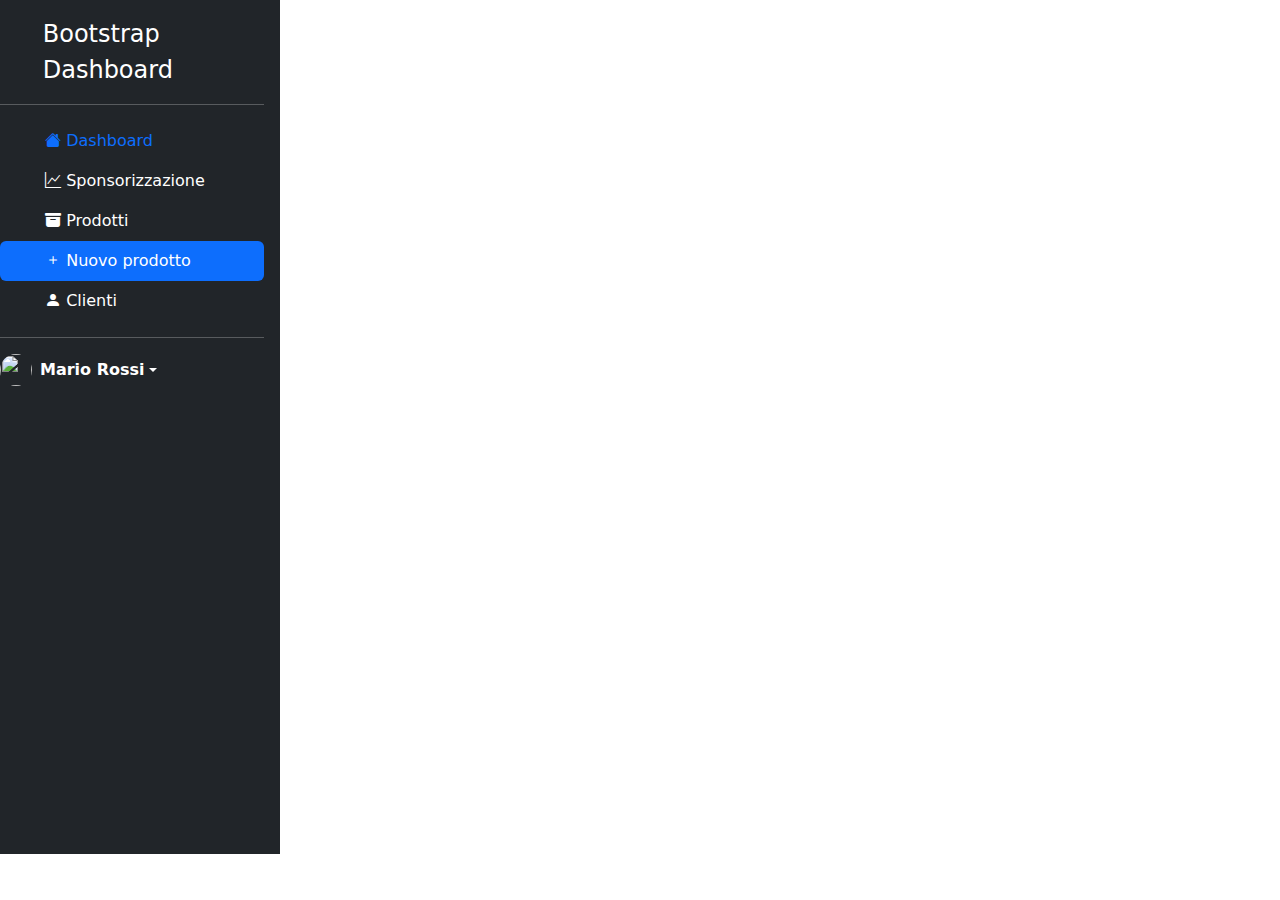
==== nuovo-prodotto.html @ 08fbb398 "pagina nuovo prodotto" ====
<!DOCTYPE html>
<html lang="en">
<head>
    <meta charset="UTF-8">
    <meta name="viewport" content="width=device-width, initial-scale=1.0">

    <!-- bootstrap link -->
    <link href="https://cdn.jsdelivr.net/npm/bootstrap@5.3.3/dist/css/bootstrap.min.css" rel="stylesheet"
        integrity="sha384-QWTKZyjpPEjISv5WaRU9OFeRpok6YctnYmDr5pNlyT2bRjXh0JMhjY6hW+ALEwIH" crossorigin="anonymous">

    <!-- bootstrap icons -->
    <link rel="stylesheet" href="https://cdn.jsdelivr.net/npm/bootstrap-icons@1.11.3/font/bootstrap-icons.min.css">

    <!-- js link -->
    <link href="https://cdn.jsdelivr.net/npm/bootstrap@5.3.3/dist/css/bootstrap.min.css" rel="stylesheet"
        integrity="sha384-QWTKZyjpPEjISv5WaRU9OFeRpok6YctnYmDr5pNlyT2bRjXh0JMhjY6hW+ALEwIH" crossorigin="anonymous">

    <!-- style css -->
    <link rel="stylesheet" href="./css/style.css">

    <title>Nuovo prodotto</title>
</head>
<body>
    <!-- header -->
    <header>
        <!-- navbar -->
        <nav class="navbar bg-dark navbar-expand-lg d-md-none" data-bs-theme="dark">
            <div class="container-fluid">
                <!-- logo -->
                <a class="navbar-brand" href="#">Bootstrap Dashboard</a>
                <!-- /logo -->

                <!-- hamburger menù -->
                <button class="navbar-toggler" type="button" data-bs-toggle="collapse" data-bs-target="#navbarNav"
                    aria-controls="navbarNav" aria-expanded="false" aria-label="Toggle navigation">
                    <span class="navbar-toggler-icon"></span>
                </button>
                <!-- /hamburger menù -->

                <!-- nav manù -->
                <div class="collapse navbar-collapse" id="navbarNav">
                    <ul class="navbar-nav">
                        <li class="nav-item">
                            <a class="nav-link active" aria-current="page" href="#">Dashboard</a>
                        </li>
                        <li class="nav-item">
                            <a class="nav-link" href="#">Sponsorizzazione</a>
                        </li>
                        <li class="nav-item">
                            <a class="nav-link" href="#">Prodotti</a>
                        </li>
                        <li class="nav-item">
                            <a class="nav-link" href="#">Nuovo prodotto</a>
                        </li>
                        <li class="nav-item">
                            <a class="nav-link" href="#">Clienti</a>
                        </li>
                    </ul>
                    <ul class="navbar-nav pt-5">
                        <li class="nav-item">
                            <a class="nav-link" href="#">Impostazioni</a>
                        </li>
                        <li class="nav-item">
                            <a class="nav-link" href="#">Profilo</a>
                        </li>
                        <li class="nav-item">
                            <a class="nav-link" href="#">Esci</a>
                        </li>
                    </ul>
                </div>
                <!-- /nav menù -->
            </div>
        </nav>
        <!-- /navbar -->
    </header>
    <!-- /header -->

    <!-- main -->
    <main>
        <div class="d-flex">
            <!-- sidebar -->
            <div class="d-flex flex-column flex-shrink-0 pe-3 text-bg-dark d-none d-md-flex" style="width: 280px;">
                <a href="/"
                    class="d-flex align-items-center pt-3 mb-3 mb-md-0 me-md-auto text-white text-decoration-none">
                    <svg class="bi pe-none me-2" width="40" height="32">
                        <use xlink:href="#bootstrap"></use>
                    </svg>
                    <span class="fs-4">Bootstrap Dashboard</span>
                </a>
                <hr>
                <ul class="nav nav-pills flex-column mb-auto">
                    <li class="nav-item">
                        <a href="#" class="nav-link" aria-current="page">
                            <svg class="bi pe-none me-2" width="16" height="16">
                                <use xlink:href="#dashboard"></use>
                            </svg> <i class="bi bi-house-fill"></i>
                            Dashboard
                        </a>
                    </li>
                    <li>
                        <a href="#" class="nav-link text-white">
                            <svg class="bi pe-none me-2" width="16" height="16">
                                <use xlink:href="#sponsorizzazione"></use>
                            </svg> <i class="bi bi-graph-up"></i>
                            Sponsorizzazione
                        </a>
                    </li>
                    <li>
                        <a href="index.html" class="nav-link text-white">
                            <svg class="bi pe-none me-2" width="16" height="16">
                                <use xlink:href="#prodotti"></use>
                            </svg> <i class="bi bi-archive-fill"></i>
                            Prodotti
                        </a>
                    </li>
                    <li>
                        <a href="nuovo-prodotto.html" class="nav-link text-white active">
                            <svg class="bi pe-none me-2" width="16" height="16">
                                <use xlink:href="#nuovo-prodotto"></use>
                            </svg> <i class="bi bi-plus"></i>
                            Nuovo prodotto
                        </a>
                    </li>
                    <li>
                        <a href="#" class="nav-link text-white">
                            <svg class="bi pe-none me-2" width="16" height="16">
                                <use xlink:href="#clienti"></use>
                            </svg> <i class="bi bi-person-fill"></i>
                            Clienti
                        </a>
                    </li>
                </ul>
                <hr>
                <div class="dropdown sidebar_bd">
                    <a href="#" class="d-flex align-items-center text-white text-decoration-none dropdown-toggle"
                        data-bs-toggle="dropdown" aria-expanded="false">
                        <img src="https://github.com/mdo.png" alt="" width="32" height="32" class="rounded-circle me-2">
                        <strong>Mario Rossi</strong>
                    </a>
                    <ul class="dropdown-menu dropdown-menu-dark text-small shadow border-dark-subtle bg-dark ms-3 p-2" style="width: 90%;">
                        <li><a class="dropdown-item" href="#">Impostazioni</a></li>
                        <li><a class="dropdown-item" href="#">Profilo</a></li>
                        <li>
                            <hr class="dropdown-divider  border-dark-subtle">
                        </li>
                        <li><a class="dropdown-item" href="#">Esci</a></li>
                    </ul>
                </div>
            </div>
            <!-- /sidebar -->

            <div style="width: 100%;"></div>
        </div>
    </main>
    <!-- /main -->
    
    <!-- bootstrap script -->
    <script src="https://cdn.jsdelivr.net/npm/bootstrap@5.3.3/dist/js/bootstrap.bundle.min.js"
        integrity="sha384-YvpcrYf0tY3lHB60NNkmXc5s9fDVZLESaAA55NDzOxhy9GkcIdslK1eN7N6jIeHz"
        crossorigin="anonymous"></script>   
</body>
</html>
---- css/style.css ----
.sidebar_bd {
    min-height: 500px;
}
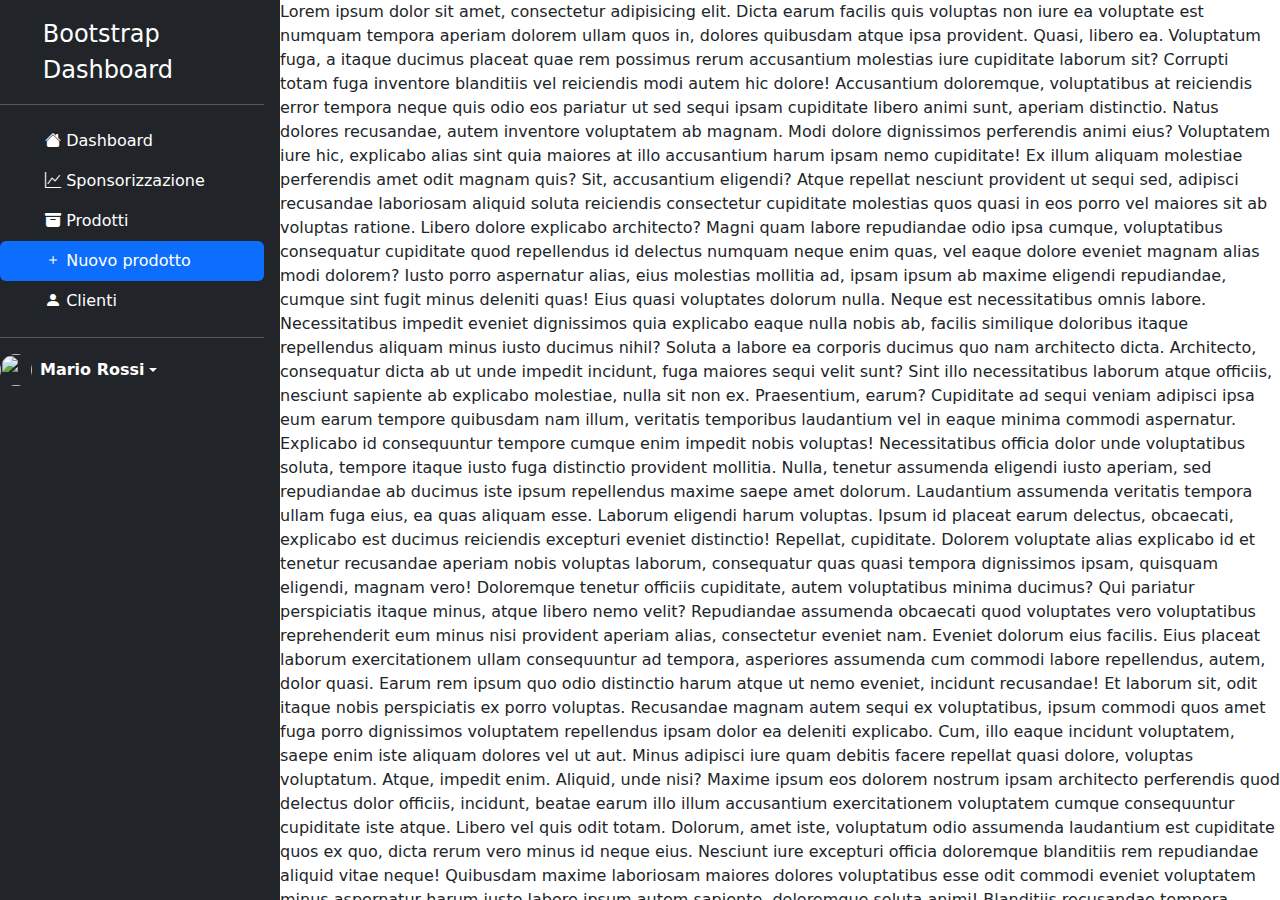
==== commit 4b01c498: "modifiche multipagina" ====
--- a/nuovo-prodotto.html
+++ b/nuovo-prodotto.html
@@ -24,7 +24,7 @@
     <!-- header -->
     <header>
         <!-- navbar -->
-        <nav class="navbar bg-dark navbar-expand-lg d-md-none" data-bs-theme="dark">
+        <nav class="navbar bg-dark navbar-expand-lg d-md-none fixed-top" data-bs-theme="dark">
             <div class="container-fluid">
                 <!-- logo -->
                 <a class="navbar-brand" href="#">Bootstrap Dashboard</a>
@@ -41,16 +41,16 @@
                 <div class="collapse navbar-collapse" id="navbarNav">
                     <ul class="navbar-nav">
                         <li class="nav-item">
-                            <a class="nav-link active" aria-current="page" href="#">Dashboard</a>
+                            <a class="nav-link" aria-current="page" href="#">Dashboard</a>
                         </li>
                         <li class="nav-item">
-                            <a class="nav-link" href="#">Sponsorizzazione</a>
+                            <a class="nav-link" href="sponsorizzazione.html">Sponsorizzazione</a>
                         </li>
                         <li class="nav-item">
-                            <a class="nav-link" href="#">Prodotti</a>
+                            <a class="nav-link" href="index.html">Prodotti</a>
                         </li>
                         <li class="nav-item">
-                            <a class="nav-link" href="#">Nuovo prodotto</a>
+                            <a class="nav-link active" href="nuovo-prodotto.html">Nuovo prodotto</a>
                         </li>
                         <li class="nav-item">
                             <a class="nav-link" href="#">Clienti</a>
@@ -79,7 +79,7 @@
     <main>
         <div class="d-flex">
             <!-- sidebar -->
-            <div class="d-flex flex-column flex-shrink-0 pe-3 text-bg-dark d-none d-md-flex" style="width: 280px;">
+            <div class="d-flex flex-column flex-shrink-0 pe-3 text-bg-dark d-none d-md-flex vh-100" style="width: 280px;">
                 <a href="/"
                     class="d-flex align-items-center pt-3 mb-3 mb-md-0 me-md-auto text-white text-decoration-none">
                     <svg class="bi pe-none me-2" width="40" height="32">
@@ -88,9 +88,9 @@
                     <span class="fs-4">Bootstrap Dashboard</span>
                 </a>
                 <hr>
-                <ul class="nav nav-pills flex-column mb-auto">
+                <ul class="nav nav-pills flex-column">
                     <li class="nav-item">
-                        <a href="#" class="nav-link" aria-current="page">
+                        <a href="#" class="nav-link text-white" aria-current="page">
                             <svg class="bi pe-none me-2" width="16" height="16">
                                 <use xlink:href="#dashboard"></use>
                             </svg> <i class="bi bi-house-fill"></i>
@@ -98,7 +98,7 @@
                         </a>
                     </li>
                     <li>
-                        <a href="#" class="nav-link text-white">
+                        <a href="sponsorizzazione.html" class="nav-link text-white">
                             <svg class="bi pe-none me-2" width="16" height="16">
                                 <use xlink:href="#sponsorizzazione"></use>
                             </svg> <i class="bi bi-graph-up"></i>
@@ -149,7 +149,28 @@
             </div>
             <!-- /sidebar -->
 
-            <div style="width: 100%;"></div>
+            <div class="overflow-y-auto vh-100" style="width: 100%;">
+            Lorem ipsum dolor sit amet, consectetur adipisicing elit. Dicta earum facilis quis voluptas non iure ea voluptate est numquam tempora aperiam dolorem ullam quos in, dolores quibusdam atque ipsa provident.
+            Quasi, libero ea. Voluptatum fuga, a itaque ducimus placeat quae rem possimus rerum accusantium molestias iure cupiditate laborum sit? Corrupti totam fuga inventore blanditiis vel reiciendis modi autem hic dolore!
+            Accusantium doloremque, voluptatibus at reiciendis error tempora neque quis odio eos pariatur ut sed sequi ipsam cupiditate libero animi sunt, aperiam distinctio. Natus dolores recusandae, autem inventore voluptatem ab magnam.
+            Modi dolore dignissimos perferendis animi eius? Voluptatem iure hic, explicabo alias sint quia maiores at illo accusantium harum ipsam nemo cupiditate! Ex illum aliquam molestiae perferendis amet odit magnam quis?
+            Sit, accusantium eligendi? Atque repellat nesciunt provident ut sequi sed, adipisci recusandae laboriosam aliquid soluta reiciendis consectetur cupiditate molestias quos quasi in eos porro vel maiores sit ab voluptas ratione.
+            Libero dolore explicabo architecto? Magni quam labore repudiandae odio ipsa cumque, voluptatibus consequatur cupiditate quod repellendus id delectus numquam neque enim quas, vel eaque dolore eveniet magnam alias modi dolorem?
+            Iusto porro aspernatur alias, eius molestias mollitia ad, ipsam ipsum ab maxime eligendi repudiandae, cumque sint fugit minus deleniti quas! Eius quasi voluptates dolorum nulla. Neque est necessitatibus omnis labore.
+            Necessitatibus impedit eveniet dignissimos quia explicabo eaque nulla nobis ab, facilis similique doloribus itaque repellendus aliquam minus iusto ducimus nihil? Soluta a labore ea corporis ducimus quo nam architecto dicta.
+            Architecto, consequatur dicta ab ut unde impedit incidunt, fuga maiores sequi velit sunt? Sint illo necessitatibus laborum atque officiis, nesciunt sapiente ab explicabo molestiae, nulla sit non ex. Praesentium, earum?
+            Cupiditate ad sequi veniam adipisci ipsa eum earum tempore quibusdam nam illum, veritatis temporibus laudantium vel in eaque minima commodi aspernatur. Explicabo id consequuntur tempore cumque enim impedit nobis voluptas!
+            Necessitatibus officia dolor unde voluptatibus soluta, tempore itaque iusto fuga distinctio provident mollitia. Nulla, tenetur assumenda eligendi iusto aperiam, sed repudiandae ab ducimus iste ipsum repellendus maxime saepe amet dolorum.
+            Laudantium assumenda veritatis tempora ullam fuga eius, ea quas aliquam esse. Laborum eligendi harum voluptas. Ipsum id placeat earum delectus, obcaecati, explicabo est ducimus reiciendis excepturi eveniet distinctio! Repellat, cupiditate.
+            Dolorem voluptate alias explicabo id et tenetur recusandae aperiam nobis voluptas laborum, consequatur quas quasi tempora dignissimos ipsam, quisquam eligendi, magnam vero! Doloremque tenetur officiis cupiditate, autem voluptatibus minima ducimus?
+            Qui pariatur perspiciatis itaque minus, atque libero nemo velit? Repudiandae assumenda obcaecati quod voluptates vero voluptatibus reprehenderit eum minus nisi provident aperiam alias, consectetur eveniet nam. Eveniet dolorum eius facilis.
+            Eius placeat laborum exercitationem ullam consequuntur ad tempora, asperiores assumenda cum commodi labore repellendus, autem, dolor quasi. Earum rem ipsum quo odio distinctio harum atque ut nemo eveniet, incidunt recusandae!
+            Et laborum sit, odit itaque nobis perspiciatis ex porro voluptas. Recusandae magnam autem sequi ex voluptatibus, ipsum commodi quos amet fuga porro dignissimos voluptatem repellendus ipsam dolor ea deleniti explicabo.
+            Cum, illo eaque incidunt voluptatem, saepe enim iste aliquam dolores vel ut aut. Minus adipisci iure quam debitis facere repellat quasi dolore, voluptas voluptatum. Atque, impedit enim. Aliquid, unde nisi?
+            Maxime ipsum eos dolorem nostrum ipsam architecto perferendis quod delectus dolor officiis, incidunt, beatae earum illo illum accusantium exercitationem voluptatem cumque consequuntur cupiditate iste atque. Libero vel quis odit totam.
+            Dolorum, amet iste, voluptatum odio assumenda laudantium est cupiditate quos ex quo, dicta rerum vero minus id neque eius. Nesciunt iure excepturi officia doloremque blanditiis rem repudiandae aliquid vitae neque!
+            Quibusdam maxime laboriosam maiores dolores voluptatibus esse odit commodi eveniet voluptatem minus aspernatur harum iusto labore ipsum autem sapiente, doloremque soluta animi! Blanditiis recusandae tempora excepturi ab mollitia, repellendus sequi?
+            </div>
         </div>
     </main>
     <!-- /main -->
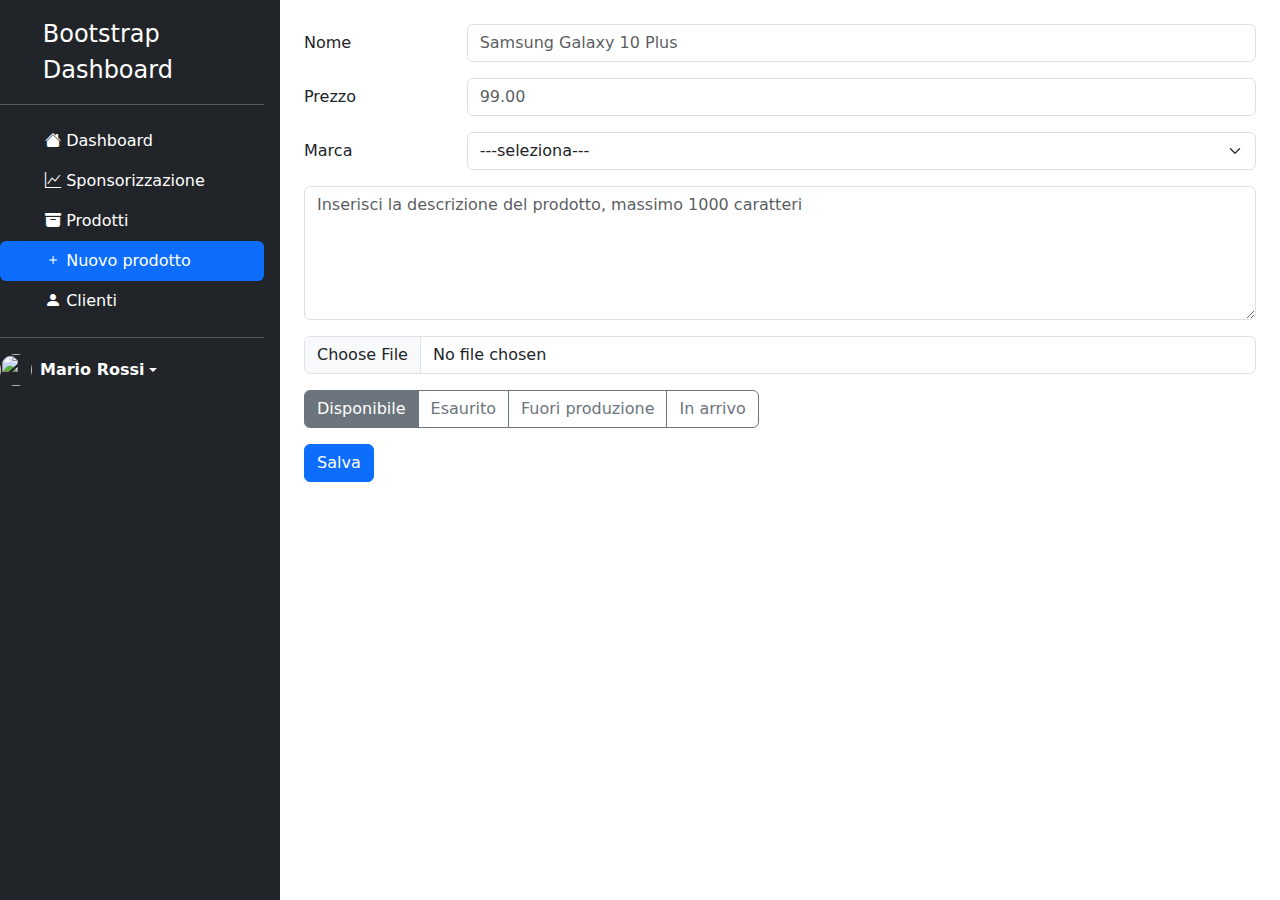
==== commit c2c8a169: "form" ====
--- a/nuovo-prodotto.html
+++ b/nuovo-prodotto.html
@@ -1,5 +1,6 @@
 <!DOCTYPE html>
 <html lang="en">
+
 <head>
     <meta charset="UTF-8">
     <meta name="viewport" content="width=device-width, initial-scale=1.0">
@@ -20,6 +21,7 @@
 
     <title>Nuovo prodotto</title>
 </head>
+
 <body>
     <!-- header -->
     <header>
@@ -79,7 +81,8 @@
     <main>
         <div class="d-flex">
             <!-- sidebar -->
-            <div class="d-flex flex-column flex-shrink-0 pe-3 text-bg-dark d-none d-md-flex vh-100" style="width: 280px;">
+            <div class="d-flex flex-column flex-shrink-0 pe-3 text-bg-dark d-none d-md-flex vh-100"
+                style="width: 280px;">
                 <a href="/"
                     class="d-flex align-items-center pt-3 mb-3 mb-md-0 me-md-auto text-white text-decoration-none">
                     <svg class="bi pe-none me-2" width="40" height="32">
@@ -137,7 +140,8 @@
                         <img src="https://github.com/mdo.png" alt="" width="32" height="32" class="rounded-circle me-2">
                         <strong>Mario Rossi</strong>
                     </a>
-                    <ul class="dropdown-menu dropdown-menu-dark text-small shadow border-dark-subtle bg-dark ms-3 p-2" style="width: 90%;">
+                    <ul class="dropdown-menu dropdown-menu-dark text-small shadow border-dark-subtle bg-dark ms-3 p-2"
+                        style="width: 90%;">
                         <li><a class="dropdown-item" href="#">Impostazioni</a></li>
                         <li><a class="dropdown-item" href="#">Profilo</a></li>
                         <li>
@@ -149,35 +153,65 @@
             </div>
             <!-- /sidebar -->
 
-            <div class="overflow-y-auto vh-100" style="width: 100%;">
-            Lorem ipsum dolor sit amet, consectetur adipisicing elit. Dicta earum facilis quis voluptas non iure ea voluptate est numquam tempora aperiam dolorem ullam quos in, dolores quibusdam atque ipsa provident.
-            Quasi, libero ea. Voluptatum fuga, a itaque ducimus placeat quae rem possimus rerum accusantium molestias iure cupiditate laborum sit? Corrupti totam fuga inventore blanditiis vel reiciendis modi autem hic dolore!
-            Accusantium doloremque, voluptatibus at reiciendis error tempora neque quis odio eos pariatur ut sed sequi ipsam cupiditate libero animi sunt, aperiam distinctio. Natus dolores recusandae, autem inventore voluptatem ab magnam.
-            Modi dolore dignissimos perferendis animi eius? Voluptatem iure hic, explicabo alias sint quia maiores at illo accusantium harum ipsam nemo cupiditate! Ex illum aliquam molestiae perferendis amet odit magnam quis?
-            Sit, accusantium eligendi? Atque repellat nesciunt provident ut sequi sed, adipisci recusandae laboriosam aliquid soluta reiciendis consectetur cupiditate molestias quos quasi in eos porro vel maiores sit ab voluptas ratione.
-            Libero dolore explicabo architecto? Magni quam labore repudiandae odio ipsa cumque, voluptatibus consequatur cupiditate quod repellendus id delectus numquam neque enim quas, vel eaque dolore eveniet magnam alias modi dolorem?
-            Iusto porro aspernatur alias, eius molestias mollitia ad, ipsam ipsum ab maxime eligendi repudiandae, cumque sint fugit minus deleniti quas! Eius quasi voluptates dolorum nulla. Neque est necessitatibus omnis labore.
-            Necessitatibus impedit eveniet dignissimos quia explicabo eaque nulla nobis ab, facilis similique doloribus itaque repellendus aliquam minus iusto ducimus nihil? Soluta a labore ea corporis ducimus quo nam architecto dicta.
-            Architecto, consequatur dicta ab ut unde impedit incidunt, fuga maiores sequi velit sunt? Sint illo necessitatibus laborum atque officiis, nesciunt sapiente ab explicabo molestiae, nulla sit non ex. Praesentium, earum?
-            Cupiditate ad sequi veniam adipisci ipsa eum earum tempore quibusdam nam illum, veritatis temporibus laudantium vel in eaque minima commodi aspernatur. Explicabo id consequuntur tempore cumque enim impedit nobis voluptas!
-            Necessitatibus officia dolor unde voluptatibus soluta, tempore itaque iusto fuga distinctio provident mollitia. Nulla, tenetur assumenda eligendi iusto aperiam, sed repudiandae ab ducimus iste ipsum repellendus maxime saepe amet dolorum.
-            Laudantium assumenda veritatis tempora ullam fuga eius, ea quas aliquam esse. Laborum eligendi harum voluptas. Ipsum id placeat earum delectus, obcaecati, explicabo est ducimus reiciendis excepturi eveniet distinctio! Repellat, cupiditate.
-            Dolorem voluptate alias explicabo id et tenetur recusandae aperiam nobis voluptas laborum, consequatur quas quasi tempora dignissimos ipsam, quisquam eligendi, magnam vero! Doloremque tenetur officiis cupiditate, autem voluptatibus minima ducimus?
-            Qui pariatur perspiciatis itaque minus, atque libero nemo velit? Repudiandae assumenda obcaecati quod voluptates vero voluptatibus reprehenderit eum minus nisi provident aperiam alias, consectetur eveniet nam. Eveniet dolorum eius facilis.
-            Eius placeat laborum exercitationem ullam consequuntur ad tempora, asperiores assumenda cum commodi labore repellendus, autem, dolor quasi. Earum rem ipsum quo odio distinctio harum atque ut nemo eveniet, incidunt recusandae!
-            Et laborum sit, odit itaque nobis perspiciatis ex porro voluptas. Recusandae magnam autem sequi ex voluptatibus, ipsum commodi quos amet fuga porro dignissimos voluptatem repellendus ipsam dolor ea deleniti explicabo.
-            Cum, illo eaque incidunt voluptatem, saepe enim iste aliquam dolores vel ut aut. Minus adipisci iure quam debitis facere repellat quasi dolore, voluptas voluptatum. Atque, impedit enim. Aliquid, unde nisi?
-            Maxime ipsum eos dolorem nostrum ipsam architecto perferendis quod delectus dolor officiis, incidunt, beatae earum illo illum accusantium exercitationem voluptatem cumque consequuntur cupiditate iste atque. Libero vel quis odit totam.
-            Dolorum, amet iste, voluptatum odio assumenda laudantium est cupiditate quos ex quo, dicta rerum vero minus id neque eius. Nesciunt iure excepturi officia doloremque blanditiis rem repudiandae aliquid vitae neque!
-            Quibusdam maxime laboriosam maiores dolores voluptatibus esse odit commodi eveniet voluptatem minus aspernatur harum iusto labore ipsum autem sapiente, doloremque soluta animi! Blanditiis recusandae tempora excepturi ab mollitia, repellendus sequi?
+            <div class="overflow-y-auto vh-100 p-4" style="width: 100%;">
+                <form class="pt-5 pt-md-0">
+                    <div class="row mb-3">
+                        <label for="nome" class="col-sm-2 col-form-label">Nome</label>
+                        <div class="col-sm-10">
+                            <input type="text" class="form-control" placeholder="Samsung Galaxy 10 Plus" id="nome">
+                        </div>
+                    </div>
+                    <div class="row mb-3">
+                        <label for="prezzo" class="col-sm-2 col-form-label">Prezzo</label>
+                        <div class="col-sm-10">
+                            <input type="number" class="form-control" placeholder="99.00" id="prezzo">
+                        </div>
+                    </div>
+                    <div class="row mb-3">
+                        <label for="marca" class="col-sm-2 col-form-label">Marca</label>
+                        <div class="col-sm-10">
+                            <select id="marca" class="form-select">
+                                <option selected>---seleziona---</option>
+                                <option>Samsung</option>
+                                <option>Sony</option>
+                                <option>Xiaomi</option>
+                            </select>
+                        </div>
+                    </div>
+                    <div class="mb-3">
+                        <textarea class="form-control" id="descrizione-prodotto"
+                            placeholder="Inserisci la descrizione del prodotto, massimo 1000 caratteri"
+                            rows="5"></textarea>
+                    </div>
+                    <div class="mb-3">
+                        <input class="form-control" type="file" id="formFile">
+                    </div>
+                    <div class="btn-group mb-3" role="group" aria-label="Basic radio toggle button group">
+                        <input type="radio" class="btn-check" name="btnradio" id="btnradio1" autocomplete="off" checked>
+                        <label class="btn btn-outline-secondary" for="btnradio1">Disponibile</label>
+
+                        <input type="radio" class="btn-check" name="btnradio" id="btnradio2" autocomplete="off">
+                        <label class="btn btn-outline-secondary" for="btnradio2">Esaurito</label>
+
+                        <input type="radio" class="btn-check" name="btnradio" id="btnradio3" autocomplete="off">
+                        <label class="btn btn-outline-secondary" for="btnradio3">Fuori produzione</label>
+
+                        <input type="radio" class="btn-check" name="btnradio" id="btnradio4" autocomplete="off">
+                        <label class="btn btn-outline-secondary" for="btnradio4">In arrivo</label>
+                    </div>
+                    <div>
+                        <button type="button" class="btn btn-primary">Salva</button>
+                    </div>
+                </form>
             </div>
         </div>
     </main>
     <!-- /main -->
-    
+
     <!-- bootstrap script -->
     <script src="https://cdn.jsdelivr.net/npm/bootstrap@5.3.3/dist/js/bootstrap.bundle.min.js"
         integrity="sha384-YvpcrYf0tY3lHB60NNkmXc5s9fDVZLESaAA55NDzOxhy9GkcIdslK1eN7N6jIeHz"
-        crossorigin="anonymous"></script>   
+        crossorigin="anonymous"></script>
 </body>
+
 </html>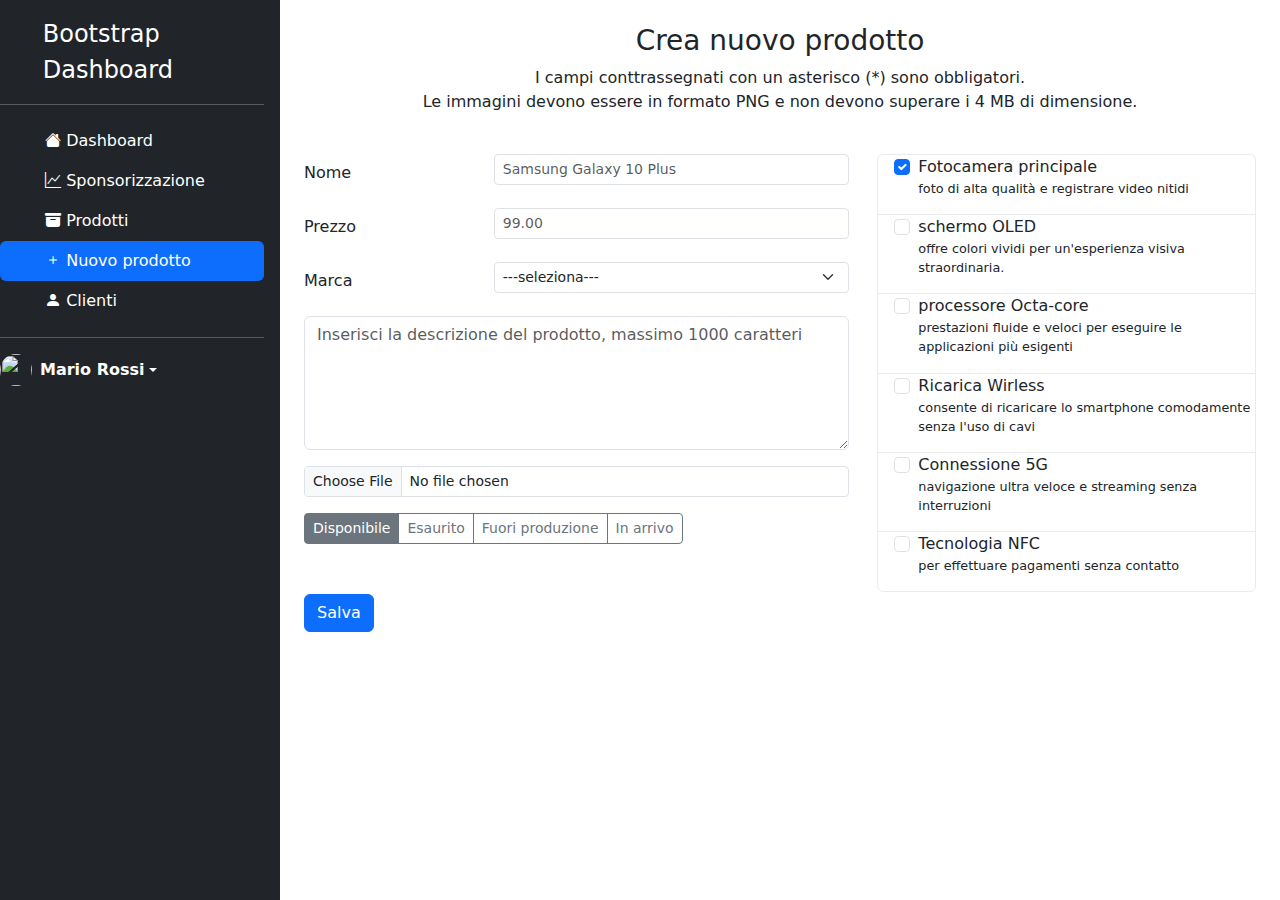
==== commit 41425517: "nuovo prodotto" ====
--- a/nuovo-prodotto.html
+++ b/nuovo-prodotto.html
@@ -154,55 +154,130 @@
             <!-- /sidebar -->
 
             <div class="overflow-y-auto vh-100 p-4" style="width: 100%;">
-                <form class="pt-5 pt-md-0">
-                    <div class="row mb-3">
-                        <label for="nome" class="col-sm-2 col-form-label">Nome</label>
-                        <div class="col-sm-10">
-                            <input type="text" class="form-control" placeholder="Samsung Galaxy 10 Plus" id="nome">
-                        </div>
-                    </div>
-                    <div class="row mb-3">
-                        <label for="prezzo" class="col-sm-2 col-form-label">Prezzo</label>
-                        <div class="col-sm-10">
-                            <input type="number" class="form-control" placeholder="99.00" id="prezzo">
-                        </div>
-                    </div>
-                    <div class="row mb-3">
-                        <label for="marca" class="col-sm-2 col-form-label">Marca</label>
-                        <div class="col-sm-10">
-                            <select id="marca" class="form-select">
-                                <option selected>---seleziona---</option>
-                                <option>Samsung</option>
-                                <option>Sony</option>
-                                <option>Xiaomi</option>
-                            </select>
-                        </div>
-                    </div>
-                    <div class="mb-3">
-                        <textarea class="form-control" id="descrizione-prodotto"
-                            placeholder="Inserisci la descrizione del prodotto, massimo 1000 caratteri"
-                            rows="5"></textarea>
-                    </div>
-                    <div class="mb-3">
-                        <input class="form-control" type="file" id="formFile">
-                    </div>
-                    <div class="btn-group mb-3" role="group" aria-label="Basic radio toggle button group">
-                        <input type="radio" class="btn-check" name="btnradio" id="btnradio1" autocomplete="off" checked>
-                        <label class="btn btn-outline-secondary" for="btnradio1">Disponibile</label>
-
-                        <input type="radio" class="btn-check" name="btnradio" id="btnradio2" autocomplete="off">
-                        <label class="btn btn-outline-secondary" for="btnradio2">Esaurito</label>
-
-                        <input type="radio" class="btn-check" name="btnradio" id="btnradio3" autocomplete="off">
-                        <label class="btn btn-outline-secondary" for="btnradio3">Fuori produzione</label>
-
-                        <input type="radio" class="btn-check" name="btnradio" id="btnradio4" autocomplete="off">
-                        <label class="btn btn-outline-secondary" for="btnradio4">In arrivo</label>
-                    </div>
-                    <div>
-                        <button type="button" class="btn btn-primary">Salva</button>
-                    </div>
-                </form>
+                <div class="text-center pt-5 pt-md-0 pb-4">
+                    <h3>Crea nuovo prodotto</h3>
+                    <p>
+                        I campi conttrassegnati con un asterisco (*) sono obbligatori.
+                        <br>
+                        Le immagini devono essere in formato PNG e non devono superare i 4 MB di dimensione.
+                    </p>
+                </div>
+                <div class="row">
+                    <form class="pb-3 col-lg-7">
+                        <div class="row mb-3 d-flex justify-content-between">
+                            <label for="nome" class="col-sm-2 col-form-label">Nome</label>
+                            <div class="col-sm-8">
+                                <input type="text" class="form-control form-control-sm" placeholder="Samsung Galaxy 10 Plus"
+                                    id="nome">
+                            </div>
+                        </div>
+                        <div class="row mb-3 d-flex justify-content-between">
+                            <label for="prezzo" class="col-sm-2 col-form-label">Prezzo</label>
+                            <div class="col-sm-8">
+                                <input type="number" class="form-control form-control-sm" placeholder="99.00" id="prezzo">
+                            </div>
+                        </div>
+                        <div class="row mb-3 d-flex justify-content-between">
+                            <label for="marca" class="col-sm-2 col-form-label">Marca</label>
+                            <div class="col-sm-8">
+                                <select id="marca" class="form-select form-select-sm">
+                                    <option selected>---seleziona---</option>
+                                    <option>Samsung</option>
+                                    <option>Sony</option>
+                                    <option>Xiaomi</option>
+                                </select>
+                            </div>
+                        </div>
+                        <div class="mb-3">
+                            <textarea class="form-control" id="descrizione-prodotto"
+                                placeholder="Inserisci la descrizione del prodotto, massimo 1000 caratteri"
+                                rows="5"></textarea>
+                        </div>
+                        <div class="mb-3">
+                            <input class="form-control form-control-sm" type="file" id="formFile">
+                        </div>
+                        <div class="btn-group btn-group-sm" role="group" aria-label="Basic radio toggle button group">
+                            <input type="radio" class="btn-check" name="btnradio" id="btnradio1" autocomplete="off" checked>
+                            <label class="btn btn-outline-secondary" for="btnradio1">Disponibile</label>
+    
+                            <input type="radio" class="btn-check" name="btnradio" id="btnradio2" autocomplete="off">
+                            <label class="btn btn-outline-secondary" for="btnradio2">Esaurito</label>
+    
+                            <input type="radio" class="btn-check" name="btnradio" id="btnradio3" autocomplete="off">
+                            <label class="btn btn-outline-secondary" for="btnradio3">Fuori produzione</label>
+    
+                            <input type="radio" class="btn-check" name="btnradio" id="btnradio4" autocomplete="off">
+                            <label class="btn btn-outline-secondary" for="btnradio4">In arrivo</label>
+                        </div>
+                    </form>
+    
+                    <form class="ps-lg-3 pt-lg-0 pt-1 col-lg-5">
+                        <div class="form-check border rounded-top border-light-subtle mb-0 border-bottom-0" style="padding-left: 40px;">
+                            <input class="form-check-input" type="checkbox" value="" id="flexCheckChecked" checked>
+                            <label class="form-check-label" for="flexCheckChecked">
+                                Fotocamera principale
+                                <br>
+                                <p class="fw-lighter" style="font-size: .8rem;">
+                                    foto di alta qualità e registrare video
+                                    nitidi
+                                </p>
+                            </label>
+                        </div>
+                        <div class="form-check border border-light-subtle mb-0 border-bottom-0" style="padding-left: 40px;">
+                            <input class="form-check-input" type="checkbox" value="" id="flexCheckDefault">
+                            <label class="form-check-label" for="flexCheckDefault">
+                                schermo OLED
+                                <br>
+                                <p class="fw-lighter" style="font-size: .8rem;">
+                                    offre colori vividi per un'esperienza visiva straordinaria.
+                                </p>
+                            </label>
+                        </div>
+                        <div class="form-check border border-light-subtle mb-0 border-bottom-0" style="padding-left: 40px;">
+                            <input class="form-check-input" type="checkbox" value="" id="flexCheckDefault">
+                            <label class="form-check-label" for="flexCheckDefault">
+                                processore Octa-core
+                                <br>
+                                <p class="fw-lighter" style="font-size: .8rem;">
+                                    prestazioni fluide e veloci per eseguire le applicazioni più esigenti
+                                </p>
+                            </label>
+                        </div>
+                        <div class="form-check border border-light-subtle mb-0 border-bottom-0" style="padding-left: 40px;">
+                            <input class="form-check-input" type="checkbox" value="" id="flexCheckDefault">
+                            <label class="form-check-label" for="flexCheckDefault">
+                                Ricarica Wirless
+                                <br>
+                                <p class="fw-lighter" style="font-size: .8rem;">
+                                    consente di ricaricare lo smartphone comodamente senza l'uso di cavi
+                                </p>
+                            </label>
+                        </div>
+                        <div class="form-check border border-light-subtle mb-0 border-bottom-0" style="padding-left: 40px;">
+                            <input class="form-check-input" type="checkbox" value="" id="flexCheckDefault">
+                            <label class="form-check-label" for="flexCheckDefault">
+                                Connessione 5G
+                                <br>
+                                <p class="fw-lighter" style="font-size: .8rem;">
+                                    navigazione ultra veloce e streaming senza interruzioni
+                                </p>
+                            </label>
+                        </div>
+                        <div class="form-check border rounded-bottom border-light-subtle" style="padding-left: 40px;">
+                            <input class="form-check-input" type="checkbox" value="" id="flexCheckDefault">
+                            <label class="form-check-label" for="flexCheckDefault">
+                                Tecnologia NFC
+                                <br>
+                                <p class="fw-lighter" style="font-size: .8rem;">
+                                    per effettuare pagamenti senza contatto
+                                </p>
+                            </label>
+                        </div>
+                    </form>
+                </div>
+                <div class="d-inline-block">
+                    <button type="button" class="btn btn-primary">Salva</button>
+                </div>
             </div>
         </div>
     </main>
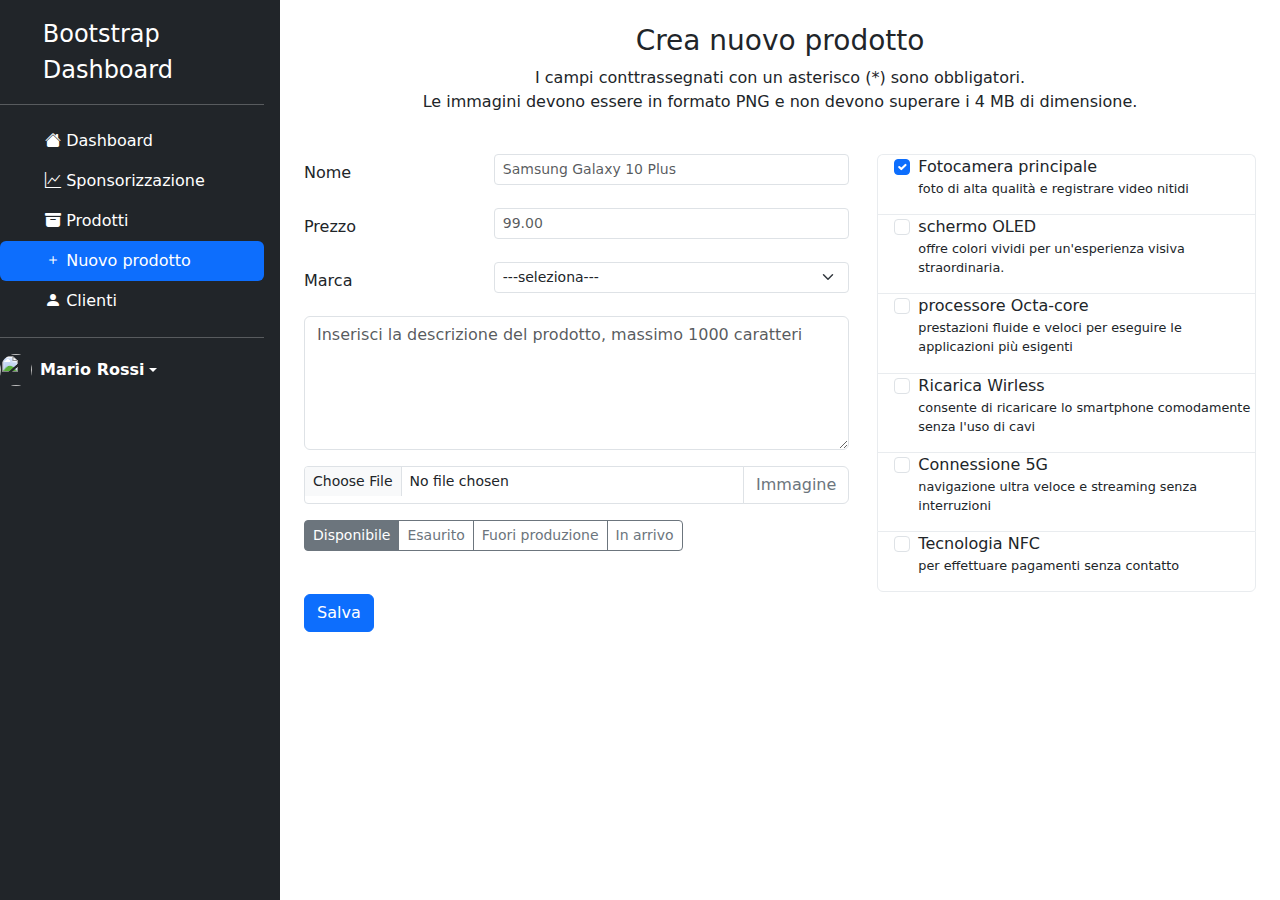
==== commit 7cc3f01e: "sponsorizzazione" ====
--- a/nuovo-prodotto.html
+++ b/nuovo-prodotto.html
@@ -26,7 +26,7 @@
     <!-- header -->
     <header>
         <!-- navbar -->
-        <nav class="navbar bg-dark navbar-expand-lg d-md-none fixed-top" data-bs-theme="dark">
+        <nav class="navbar bg-dark navbar-expand-lg d-md-none" data-bs-theme="dark">
             <div class="container-fluid">
                 <!-- logo -->
                 <a class="navbar-brand" href="#">Bootstrap Dashboard</a>
@@ -154,7 +154,7 @@
             <!-- /sidebar -->
 
             <div class="overflow-y-auto vh-100 p-4" style="width: 100%;">
-                <div class="text-center pt-5 pt-md-0 pb-4">
+                <div class="text-center pb-4">
                     <h3>Crea nuovo prodotto</h3>
                     <p>
                         I campi conttrassegnati con un asterisco (*) sono obbligatori.
@@ -193,9 +193,10 @@
                                 placeholder="Inserisci la descrizione del prodotto, massimo 1000 caratteri"
                                 rows="5"></textarea>
                         </div>
-                        <div class="mb-3">
-                            <input class="form-control form-control-sm" type="file" id="formFile">
-                        </div>
+                        <div class="input-group mb-3">
+                            <input type="file" class="form-control form-control-sm" id="inputGroupFile04" aria-describedby="inputGroupFileAddon04" aria-label="Upload">
+                            <button class="btn btn-outline-secondary border" type="button" id="inputGroupFileAddon04">Immagine</button>
+                          </div>
                         <div class="btn-group btn-group-sm" role="group" aria-label="Basic radio toggle button group">
                             <input type="radio" class="btn-check" name="btnradio" id="btnradio1" autocomplete="off" checked>
                             <label class="btn btn-outline-secondary" for="btnradio1">Disponibile</label>
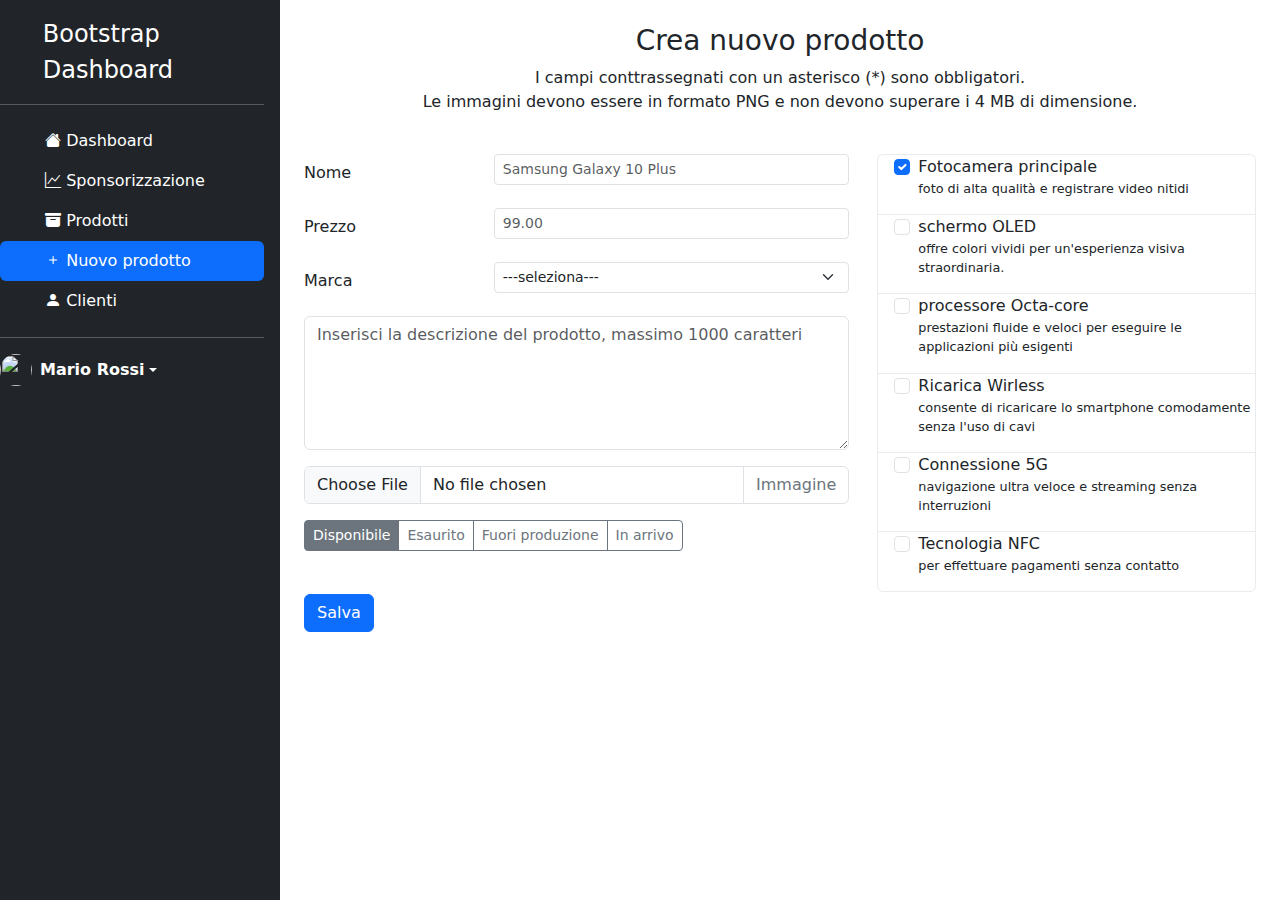
==== commit 012bed21: "dashboard" ====
--- a/nuovo-prodotto.html
+++ b/nuovo-prodotto.html
@@ -43,7 +43,7 @@
                 <div class="collapse navbar-collapse" id="navbarNav">
                     <ul class="navbar-nav">
                         <li class="nav-item">
-                            <a class="nav-link" aria-current="page" href="#">Dashboard</a>
+                            <a class="nav-link" aria-current="page" href="dashboard.html">Dashboard</a>
                         </li>
                         <li class="nav-item">
                             <a class="nav-link" href="sponsorizzazione.html">Sponsorizzazione</a>
@@ -93,7 +93,7 @@
                 <hr>
                 <ul class="nav nav-pills flex-column">
                     <li class="nav-item">
-                        <a href="#" class="nav-link text-white" aria-current="page">
+                        <a href="dashboard.html" class="nav-link text-white" aria-current="page">
                             <svg class="bi pe-none me-2" width="16" height="16">
                                 <use xlink:href="#dashboard"></use>
                             </svg> <i class="bi bi-house-fill"></i>
@@ -167,14 +167,15 @@
                         <div class="row mb-3 d-flex justify-content-between">
                             <label for="nome" class="col-sm-2 col-form-label">Nome</label>
                             <div class="col-sm-8">
-                                <input type="text" class="form-control form-control-sm" placeholder="Samsung Galaxy 10 Plus"
-                                    id="nome">
+                                <input type="text" class="form-control form-control-sm"
+                                    placeholder="Samsung Galaxy 10 Plus" id="nome">
                             </div>
                         </div>
                         <div class="row mb-3 d-flex justify-content-between">
                             <label for="prezzo" class="col-sm-2 col-form-label">Prezzo</label>
                             <div class="col-sm-8">
-                                <input type="number" class="form-control form-control-sm" placeholder="99.00" id="prezzo">
+                                <input type="number" class="form-control form-control-sm" placeholder="99.00"
+                                    id="prezzo">
                             </div>
                         </div>
                         <div class="row mb-3 d-flex justify-content-between">
@@ -194,26 +195,30 @@
                                 rows="5"></textarea>
                         </div>
                         <div class="input-group mb-3">
-                            <input type="file" class="form-control form-control-sm" id="inputGroupFile04" aria-describedby="inputGroupFileAddon04" aria-label="Upload">
-                            <button class="btn btn-outline-secondary border" type="button" id="inputGroupFileAddon04">Immagine</button>
-                          </div>
+                            <input type="file" class="form-control" id="inputGroupFile04"
+                                aria-describedby="inputGroupFileAddon04" aria-label="Upload">
+                            <button class="btn btn-outline-secondary border" type="button"
+                                id="inputGroupFileAddon04">Immagine</button>
+                        </div>
                         <div class="btn-group btn-group-sm" role="group" aria-label="Basic radio toggle button group">
-                            <input type="radio" class="btn-check" name="btnradio" id="btnradio1" autocomplete="off" checked>
+                            <input type="radio" class="btn-check" name="btnradio" id="btnradio1" autocomplete="off"
+                                checked>
                             <label class="btn btn-outline-secondary" for="btnradio1">Disponibile</label>
-    
+
                             <input type="radio" class="btn-check" name="btnradio" id="btnradio2" autocomplete="off">
                             <label class="btn btn-outline-secondary" for="btnradio2">Esaurito</label>
-    
+
                             <input type="radio" class="btn-check" name="btnradio" id="btnradio3" autocomplete="off">
                             <label class="btn btn-outline-secondary" for="btnradio3">Fuori produzione</label>
-    
+
                             <input type="radio" class="btn-check" name="btnradio" id="btnradio4" autocomplete="off">
                             <label class="btn btn-outline-secondary" for="btnradio4">In arrivo</label>
                         </div>
                     </form>
-    
+
                     <form class="ps-lg-3 pt-lg-0 pt-1 col-lg-5">
-                        <div class="form-check border rounded-top border-light-subtle mb-0 border-bottom-0" style="padding-left: 40px;">
+                        <div class="form-check border rounded-top border-light-subtle mb-0 border-bottom-0"
+                            style="padding-left: 40px;">
                             <input class="form-check-input" type="checkbox" value="" id="flexCheckChecked" checked>
                             <label class="form-check-label" for="flexCheckChecked">
                                 Fotocamera principale
@@ -224,7 +229,8 @@
                                 </p>
                             </label>
                         </div>
-                        <div class="form-check border border-light-subtle mb-0 border-bottom-0" style="padding-left: 40px;">
+                        <div class="form-check border border-light-subtle mb-0 border-bottom-0"
+                            style="padding-left: 40px;">
                             <input class="form-check-input" type="checkbox" value="" id="flexCheckDefault">
                             <label class="form-check-label" for="flexCheckDefault">
                                 schermo OLED
@@ -234,7 +240,8 @@
                                 </p>
                             </label>
                         </div>
-                        <div class="form-check border border-light-subtle mb-0 border-bottom-0" style="padding-left: 40px;">
+                        <div class="form-check border border-light-subtle mb-0 border-bottom-0"
+                            style="padding-left: 40px;">
                             <input class="form-check-input" type="checkbox" value="" id="flexCheckDefault">
                             <label class="form-check-label" for="flexCheckDefault">
                                 processore Octa-core
@@ -244,7 +251,8 @@
                                 </p>
                             </label>
                         </div>
-                        <div class="form-check border border-light-subtle mb-0 border-bottom-0" style="padding-left: 40px;">
+                        <div class="form-check border border-light-subtle mb-0 border-bottom-0"
+                            style="padding-left: 40px;">
                             <input class="form-check-input" type="checkbox" value="" id="flexCheckDefault">
                             <label class="form-check-label" for="flexCheckDefault">
                                 Ricarica Wirless
@@ -254,7 +262,8 @@
                                 </p>
                             </label>
                         </div>
-                        <div class="form-check border border-light-subtle mb-0 border-bottom-0" style="padding-left: 40px;">
+                        <div class="form-check border border-light-subtle mb-0 border-bottom-0"
+                            style="padding-left: 40px;">
                             <input class="form-check-input" type="checkbox" value="" id="flexCheckDefault">
                             <label class="form-check-label" for="flexCheckDefault">
                                 Connessione 5G
